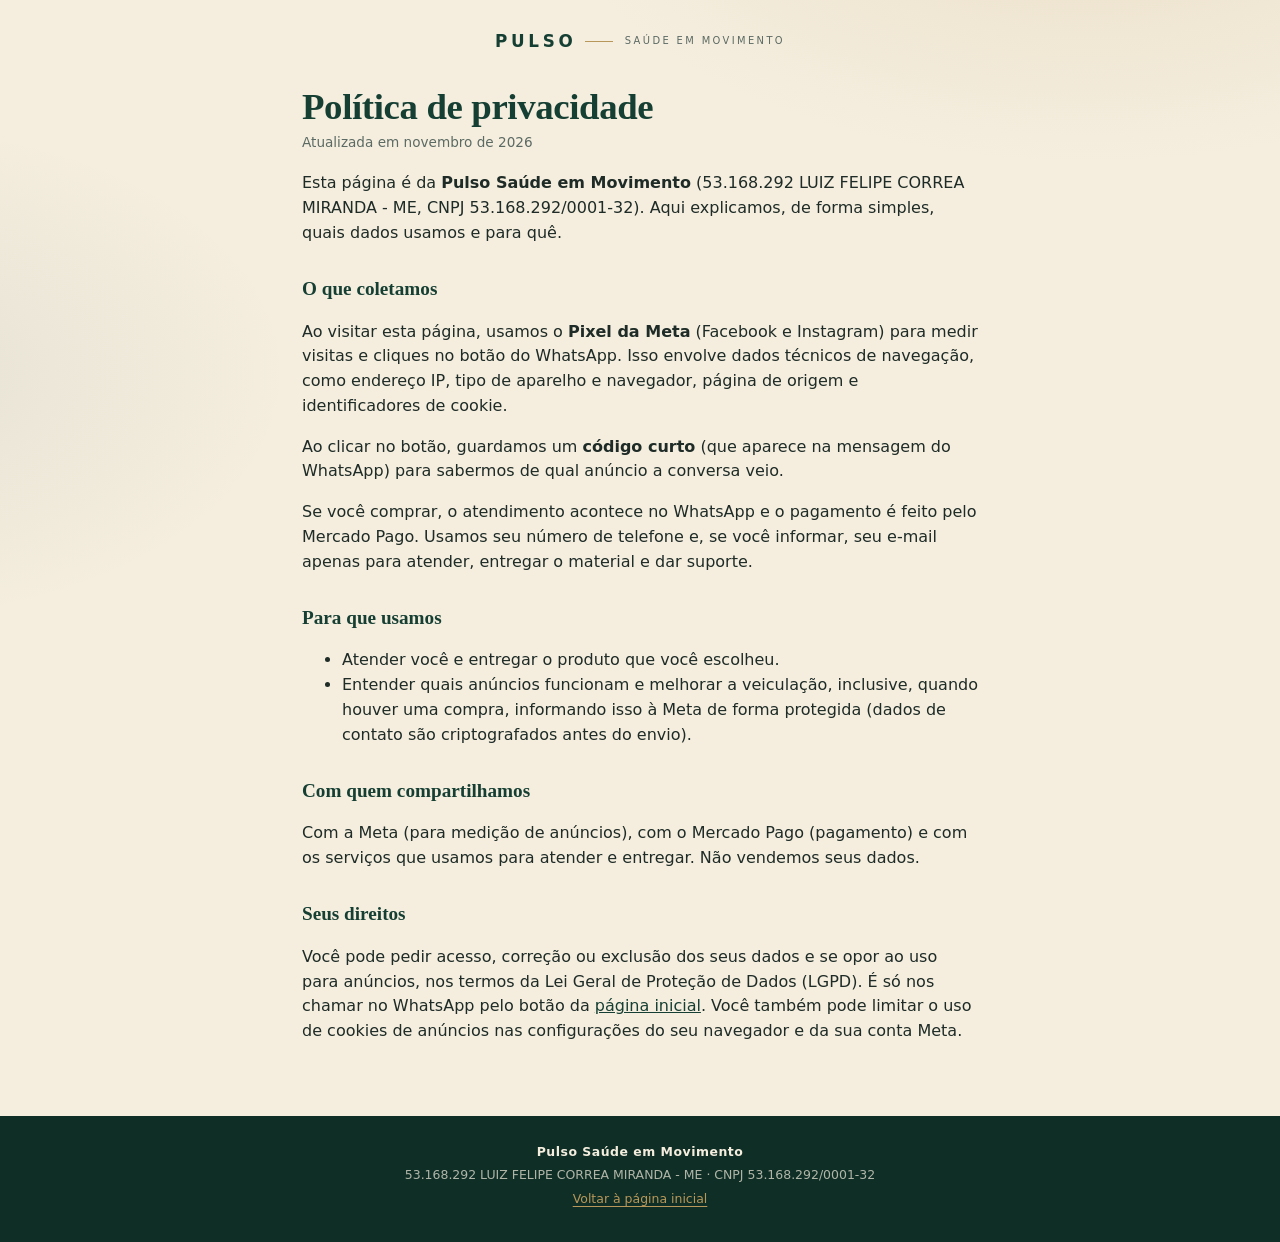
==== privacidade.html @ 485d1767 "PV de boas-vindas da Pulso: pixel, botão do WhatsApp com código de referência e Quem somos Página es" ====
<!doctype html>
<html lang="pt-BR">
<head>
<meta charset="utf-8">
<meta name="viewport" content="width=device-width, initial-scale=1">
<title>Política de privacidade | Pulso Saúde em Movimento</title>
<meta name="robots" content="noindex">
<link rel="icon" href="/favicon.svg" type="image/svg+xml">
<link rel="stylesheet" href="/styles.css">
<style>
  .doc { max-width: 720px; margin: 0 auto; padding: 28px 22px 56px; }
  .doc h1 { font-size: clamp(1.7rem, 6vw, 2.3rem); margin-bottom: 6px; }
  .doc h2 { font-family: var(--serif); color: var(--verde); font-size: 1.2rem; margin: 28px 0 6px; }
  .doc p, .doc li { color: var(--tinta); }
  .doc .data { color: var(--suave); font-size: .85rem; margin: 0 0 18px; }
  .doc a { color: var(--verde); }
</style>
</head>
<body>
<header class="topo">
  <a class="marca" href="/" aria-label="Pulso, Saúde em Movimento">
    <span class="marca__nome">PULSO</span><span class="marca__linha" aria-hidden="true"></span><span class="marca__sub">Saúde em Movimento</span>
  </a>
</header>

<main class="doc">
  <h1>Política de privacidade</h1>
  <p class="data">Atualizada em novembro de 2026</p>

  <p>Esta página é da <strong>Pulso Saúde em Movimento</strong> (53.168.292 LUIZ FELIPE CORREA MIRANDA - ME, CNPJ 53.168.292/0001-32). Aqui explicamos, de forma simples, quais dados usamos e para quê.</p>

  <h2>O que coletamos</h2>
  <p>Ao visitar esta página, usamos o <strong>Pixel da Meta</strong> (Facebook e Instagram) para medir visitas e cliques no botão do WhatsApp. Isso envolve dados técnicos de navegação, como endereço IP, tipo de aparelho e navegador, página de origem e identificadores de cookie.</p>
  <p>Ao clicar no botão, guardamos um <strong>código curto</strong> (que aparece na mensagem do WhatsApp) para sabermos de qual anúncio a conversa veio.</p>
  <p>Se você comprar, o atendimento acontece no WhatsApp e o pagamento é feito pelo Mercado Pago. Usamos seu número de telefone e, se você informar, seu e-mail apenas para atender, entregar o material e dar suporte.</p>

  <h2>Para que usamos</h2>
  <ul>
    <li>Atender você e entregar o produto que você escolheu.</li>
    <li>Entender quais anúncios funcionam e melhorar a veiculação, inclusive, quando houver uma compra, informando isso à Meta de forma protegida (dados de contato são criptografados antes do envio).</li>
  </ul>

  <h2>Com quem compartilhamos</h2>
  <p>Com a Meta (para medição de anúncios), com o Mercado Pago (pagamento) e com os serviços que usamos para atender e entregar. Não vendemos seus dados.</p>

  <h2>Seus direitos</h2>
  <p>Você pode pedir acesso, correção ou exclusão dos seus dados e se opor ao uso para anúncios, nos termos da Lei Geral de Proteção de Dados (LGPD). É só nos chamar no WhatsApp pelo botão da <a href="/">página inicial</a>. Você também pode limitar o uso de cookies de anúncios nas configurações do seu navegador e da sua conta Meta.</p>
</main>

<footer class="rodape">
  <p><strong>Pulso Saúde em Movimento</strong></p>
  <p>53.168.292 LUIZ FELIPE CORREA MIRANDA - ME · CNPJ 53.168.292/0001-32</p>
  <p><a href="/">Voltar à página inicial</a></p>
</footer>
</body>
</html>
---- styles.css ----
/* Pulso · Saúde em Movimento — página de boas-vindas */

@font-face {
  font-family: "Playfair Display";
  src: url("/fonts/playfair-display-latin-wght-normal.woff2") format("woff2");
  font-weight: 400 900; font-style: normal; font-display: swap;
}
@font-face {
  font-family: "Playfair Display";
  src: url("/fonts/playfair-display-latin-wght-italic.woff2") format("woff2");
  font-weight: 400 900; font-style: italic; font-display: swap;
}
@font-face {
  font-family: "Inter";
  src: url("/fonts/inter-latin-wght-normal.woff2") format("woff2");
  font-weight: 100 900; font-style: normal; font-display: swap;
}

:root {
  --creme: #f5eedf;
  --creme-2: #ece2cc;
  --verde: #163f33;
  --verde-2: #0f2f26;
  --ouro: #b8975a;
  --ouro-texto: #8f6f35;
  --tinta: #1e2b26;
  --suave: #5b6a63;
  --serif: "Playfair Display", "Iowan Old Style", Georgia, serif;
  --sans: "Inter", system-ui, -apple-system, "Segoe UI", Roboto, sans-serif;
}

*, *::before, *::after { box-sizing: border-box; }
html { -webkit-text-size-adjust: 100%; scroll-behavior: smooth; }
body {
  margin: 0;
  font-family: var(--sans);
  color: var(--tinta);
  background:
    radial-gradient(900px 480px at 85% -10%, rgba(184,151,90,.18), transparent 60%),
    radial-gradient(700px 420px at -10% 30%, rgba(22,63,51,.07), transparent 60%),
    var(--creme);
  line-height: 1.55;
  -webkit-font-smoothing: antialiased;
}
img { max-width: 100%; height: auto; display: block; }
a { color: inherit; }

/* ---------- topo ---------- */
.topo {
  padding: max(18px, env(safe-area-inset-top)) 20px 6px;
  display: flex; justify-content: center;
}
.marca { display: inline-flex; align-items: center; gap: 12px; text-decoration: none; color: var(--verde); }
.marca__nome { font-weight: 800; letter-spacing: .22em; font-size: 1.05rem; margin-right: -.22em; }
.marca__linha { width: 28px; height: 1px; background: var(--ouro); }
.marca__sub { font-size: .62rem; letter-spacing: .24em; text-transform: uppercase; color: var(--suave); font-weight: 500; }

/* ---------- primeira dobra ---------- */
.hero {
  max-width: 1040px; margin: 0 auto;
  padding: 18px 22px 40px;
  display: flex; flex-direction: column; align-items: center; text-align: center;
}
.eyebrow {
  margin: 0 0 10px;
  font-size: .72rem; letter-spacing: .26em; text-transform: uppercase;
  color: var(--ouro-texto); font-weight: 600;
}
.eyebrow::before, .eyebrow::after {
  content: ""; display: inline-block; vertical-align: middle;
  width: 22px; height: 1px; background: var(--ouro); margin: 0 10px 2px;
}
h1 {
  margin: 0;
  font-family: var(--serif); font-weight: 700;
  font-size: clamp(2.05rem, 9vw, 3.5rem); line-height: 1.04; letter-spacing: -.01em;
  color: var(--verde);
}
h1 { text-wrap: balance; }
h1 em { font-style: italic; font-weight: 600; color: var(--ouro-texto); }
.sub {
  margin: 14px auto 0; max-width: 30ch;
  font-size: 1.02rem; color: var(--suave);
}
.sub strong { color: var(--tinta); font-weight: 600; }

.capa { margin: 22px 0 6px; position: relative; width: min(52vw, 210px); transform: rotate(-2deg); }
.capa::before {
  content: ""; position: absolute; inset: 10px -10px -10px 10px;
  border: 1px solid var(--ouro); border-radius: 10px; opacity: .7;
}
.capa img {
  position: relative; border-radius: 8px; width: 100%;
  box-shadow: 0 22px 40px -14px rgba(22,63,51,.45), 0 6px 14px rgba(22,63,51,.18);
}

.cta { width: 100%; max-width: 420px; margin-top: 26px; }
.preco { margin: 0 0 14px; font-size: .95rem; color: var(--suave); }
.preco strong { color: var(--verde); font-weight: 700; font-size: 1.05rem; }
.btn {
  display: flex; align-items: center; justify-content: center; gap: 10px;
  width: 100%; min-height: 58px; padding: 14px 22px;
  background: linear-gradient(180deg, #1c5443, var(--verde));
  color: var(--creme); text-decoration: none;
  font-weight: 650; font-size: 1.06rem; letter-spacing: .005em;
  border-radius: 16px; border: 1px solid rgba(184,151,90,.65);
  box-shadow: 0 14px 26px -10px rgba(22,63,51,.55), inset 0 1px 0 rgba(255,255,255,.12);
  transition: transform .15s ease, box-shadow .15s ease;
  -webkit-tap-highlight-color: transparent;
  animation: pulso 2.8s ease-out 1.2s infinite;
}
.btn:hover { transform: translateY(-1px); box-shadow: 0 18px 30px -10px rgba(22,63,51,.6), inset 0 1px 0 rgba(255,255,255,.12); }
.btn:active { transform: translateY(1px); }
.btn:focus-visible { outline: 3px solid var(--ouro); outline-offset: 3px; }
.btn svg { flex: none; }
.mini { margin: 12px 0 0; font-size: .8rem; color: var(--suave); }

@keyframes pulso {
  0%   { box-shadow: 0 14px 26px -10px rgba(22,63,51,.55), 0 0 0 0 rgba(22,63,51,.35); }
  70%  { box-shadow: 0 14px 26px -10px rgba(22,63,51,.55), 0 0 0 14px rgba(22,63,51,0); }
  100% { box-shadow: 0 14px 26px -10px rgba(22,63,51,.55), 0 0 0 0 rgba(22,63,51,0); }
}

/* ---------- quem somos ---------- */
.quem {
  background: var(--verde);
  color: var(--creme);
  position: relative;
}
.quem::before {
  content: ""; position: absolute; left: 0; right: 0; top: 0; height: 1px;
  background: linear-gradient(90deg, transparent, var(--ouro), transparent);
}
.quem__miolo { max-width: 640px; margin: 0 auto; padding: 44px 24px 48px; text-align: center; }
.quem__eyebrow {
  margin: 0 0 22px;
  font-family: var(--serif); font-size: 1.7rem; font-weight: 700; letter-spacing: .005em;
}
.pessoas { display: flex; justify-content: center; gap: 18px; margin-bottom: 26px; }
.pessoa { margin: 0; width: min(42vw, 170px); }
.pessoa img {
  width: 100%; aspect-ratio: 4 / 5; object-fit: cover;
  border-radius: 999px 999px 14px 14px;
  border: 2px solid var(--ouro);
  background: var(--creme-2);
}
.pessoa figcaption { margin-top: 12px; display: flex; flex-direction: column; gap: 2px; }
.pessoa strong { font-family: var(--serif); font-size: 1.08rem; font-weight: 600; }
.pessoa span { font-size: .6rem; letter-spacing: .13em; white-space: nowrap; text-transform: uppercase; color: var(--ouro); font-weight: 600; }
.quem__texto { margin: 0 auto; max-width: 46ch; font-size: 1rem; color: rgba(245,238,223,.92); }
.quem__texto strong { color: #fff; font-weight: 600; }
blockquote {
  margin: 24px auto 0; max-width: 34ch; padding-top: 22px; position: relative;
  font-family: var(--serif); font-style: italic; font-size: 1.15rem; line-height: 1.4; color: var(--ouro);
}
blockquote::before {
  content: ""; position: absolute; top: 0; left: 50%; width: 36px; height: 1px; transform: translateX(-50%); background: var(--ouro);
}

/* ---------- rodapé ---------- */
.rodape { background: var(--verde-2); color: rgba(245,238,223,.7); text-align: center; padding: 26px 20px max(30px, env(safe-area-inset-bottom)); font-size: .78rem; }
.rodape p { margin: 0 0 4px; }
.rodape strong { color: var(--creme); font-weight: 600; letter-spacing: .04em; }
.rodape a { color: var(--ouro); text-underline-offset: 3px; }

/* celulares baixos: garante o botão na primeira dobra */
@media (max-height: 760px) and (max-width: 819px) {
  .capa { width: min(44vw, 168px); margin-top: 16px; }
  .cta { margin-top: 20px; }
  .sub { font-size: .98rem; }
}

/* ---------- telas maiores ---------- */
@media (min-width: 820px) {
  .topo { padding-top: 28px; }
  .hero {
    display: grid; grid-template-columns: 1.1fr .9fr; grid-template-areas: "texto capa" "cta capa";
    column-gap: 56px; align-items: center; text-align: left; padding: 48px 32px 72px;
  }
  .hero__texto { grid-area: texto; align-self: end; }
  .capa { grid-area: capa; justify-self: center; width: min(100%, 300px); margin: 0; }
  .cta { grid-area: cta; align-self: start; max-width: 440px; margin-top: 30px; }
  .sub { margin-left: 0; max-width: 34ch; font-size: 1.12rem; }
  .eyebrow::before { display: none; }
  .quem__miolo { padding: 64px 24px 68px; }
  .pessoa { width: 190px; }
}

@media (prefers-reduced-motion: reduce) {
  html { scroll-behavior: auto; }
  .btn { animation: none; transition: none; }
}
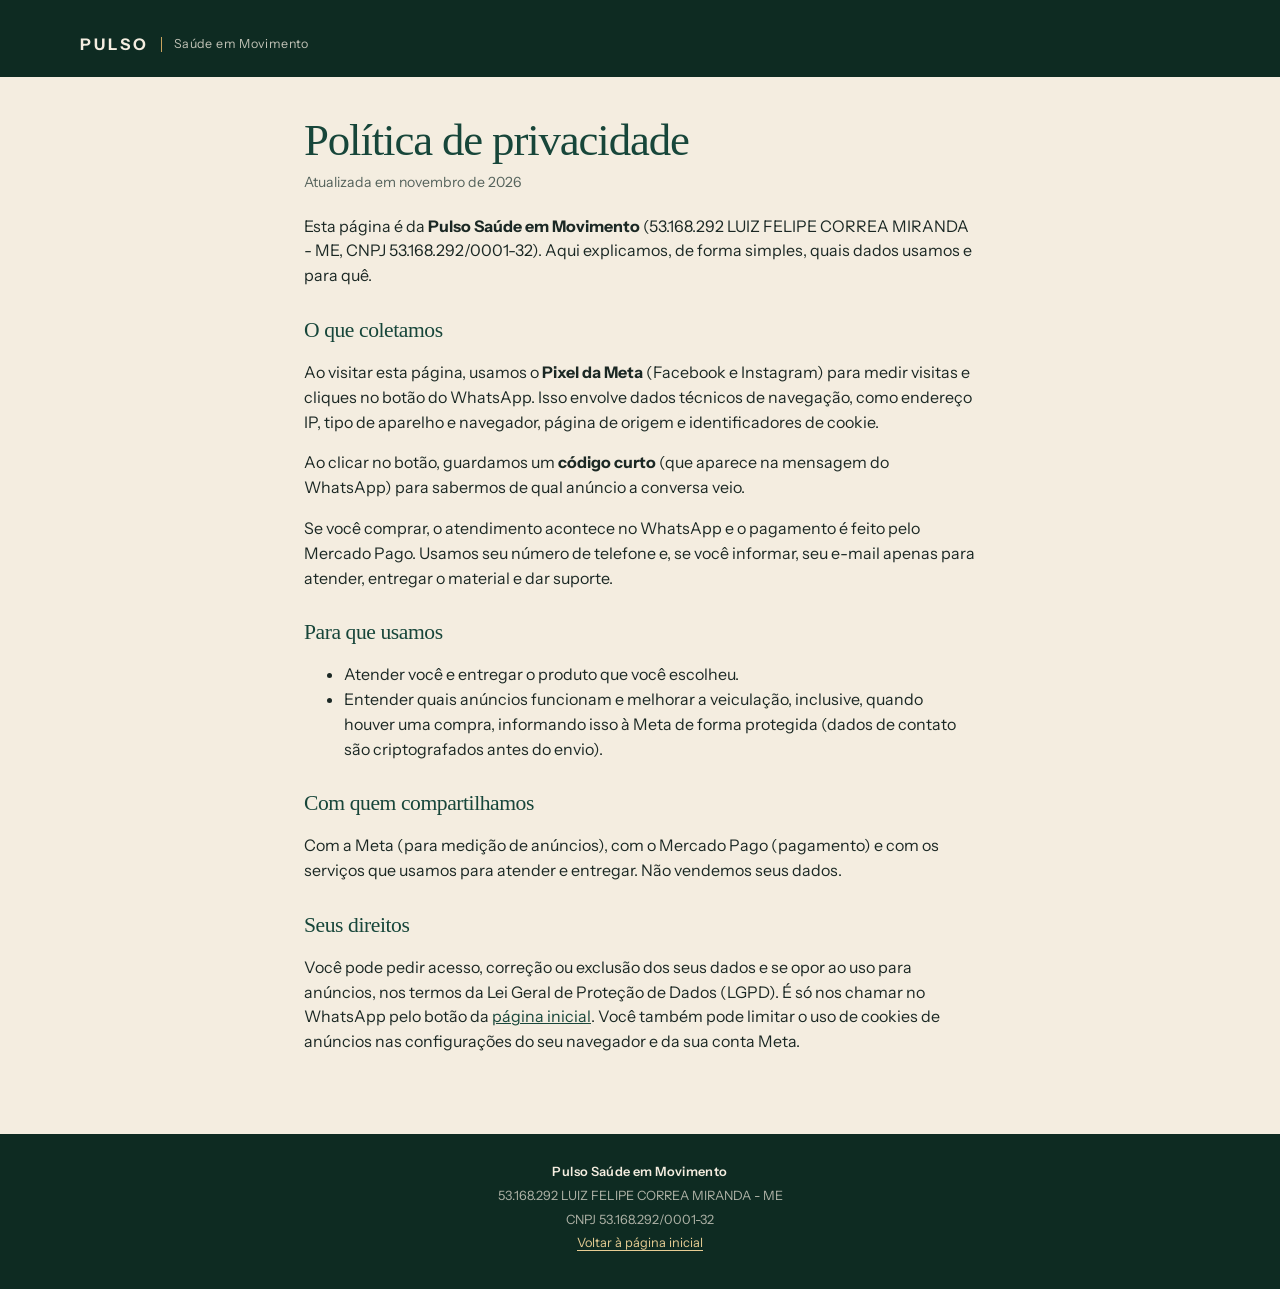
==== commit 7c7f0d21: "PV: nova direção visual editorial (foto em destaque, Bodoni Moda, duotone verde e creme) Hero com re" ====
--- a/privacidade.html
+++ b/privacidade.html
@@ -7,19 +7,12 @@
 <meta name="robots" content="noindex">
 <link rel="icon" href="/favicon.svg" type="image/svg+xml">
 <link rel="stylesheet" href="/styles.css">
-<style>
-  .doc { max-width: 720px; margin: 0 auto; padding: 28px 22px 56px; }
-  .doc h1 { font-size: clamp(1.7rem, 6vw, 2.3rem); margin-bottom: 6px; }
-  .doc h2 { font-family: var(--serif); color: var(--verde); font-size: 1.2rem; margin: 28px 0 6px; }
-  .doc p, .doc li { color: var(--tinta); }
-  .doc .data { color: var(--suave); font-size: .85rem; margin: 0 0 18px; }
-  .doc a { color: var(--verde); }
-</style>
+
 </head>
 <body>
-<header class="topo">
+<header class="topo topo--solido">
   <a class="marca" href="/" aria-label="Pulso, Saúde em Movimento">
-    <span class="marca__nome">PULSO</span><span class="marca__linha" aria-hidden="true"></span><span class="marca__sub">Saúde em Movimento</span>
+    <span class="marca__nome">PULSO</span><span class="marca__sub">Saúde em Movimento</span>
   </a>
 </header>
 
@@ -49,7 +42,8 @@
 
 <footer class="rodape">
   <p><strong>Pulso Saúde em Movimento</strong></p>
-  <p>53.168.292 LUIZ FELIPE CORREA MIRANDA - ME · CNPJ 53.168.292/0001-32</p>
+  <p>53.168.292 LUIZ FELIPE CORREA MIRANDA - ME</p>
+  <p>CNPJ 53.168.292/0001-32</p>
   <p><a href="/">Voltar à página inicial</a></p>
 </footer>
 </body>
--- a/styles.css
+++ b/styles.css
@@ -1,192 +1,164 @@
-/* Pulso · Saúde em Movimento — página de boas-vindas */
+/* Pulso · Saúde em Movimento — página de boas-vindas
+   Direção: editorial, conduzida pela fotografia. Verde-floresta profundo, creme e ouro (as cores dos cards da marca),
+   títulos em Bodoni Moda (didone de alto contraste, como nos cards) e texto em Instrument Sans. */
 
 @font-face {
-  font-family: "Playfair Display";
-  src: url("/fonts/playfair-display-latin-wght-normal.woff2") format("woff2");
+  font-family: "Bodoni Moda";
+  src: url("/fonts/bodoni-moda-latin-opsz-normal.woff2") format("woff2");
   font-weight: 400 900; font-style: normal; font-display: swap;
 }
 @font-face {
-  font-family: "Playfair Display";
-  src: url("/fonts/playfair-display-latin-wght-italic.woff2") format("woff2");
-  font-weight: 400 900; font-style: italic; font-display: swap;
-}
-@font-face {
-  font-family: "Inter";
-  src: url("/fonts/inter-latin-wght-normal.woff2") format("woff2");
-  font-weight: 100 900; font-style: normal; font-display: swap;
+  font-family: "Instrument Sans";
+  src: url("/fonts/instrument-sans-latin-wght-normal.woff2") format("woff2");
+  font-weight: 400 700; font-style: normal; font-display: swap;
 }
 
 :root {
-  --creme: #f5eedf;
-  --creme-2: #ece2cc;
-  --verde: #163f33;
-  --verde-2: #0f2f26;
-  --ouro: #b8975a;
-  --ouro-texto: #8f6f35;
-  --tinta: #1e2b26;
-  --suave: #5b6a63;
-  --serif: "Playfair Display", "Iowan Old Style", Georgia, serif;
-  --sans: "Inter", system-ui, -apple-system, "Segoe UI", Roboto, sans-serif;
+  --noite: #0e2b22;
+  --verde: #17463a;
+  --creme: #f4ede0;
+  --creme-2: #e9dfca;
+  --ouro: #c9a45e;
+  --ouro-claro: #e6cc93;
+  --tinta: #1b2824;
+  --suave: #55635c;
+  --serif: "Bodoni Moda", "Didot", "Bodoni 72", Georgia, serif;
+  --sans: "Instrument Sans", system-ui, -apple-system, "Segoe UI", Roboto, sans-serif;
+  --altura-foto: min(135vw, 600px);
 }
 
 *, *::before, *::after { box-sizing: border-box; }
-html { -webkit-text-size-adjust: 100%; scroll-behavior: smooth; }
-body {
-  margin: 0;
-  font-family: var(--sans);
-  color: var(--tinta);
-  background:
-    radial-gradient(900px 480px at 85% -10%, rgba(184,151,90,.18), transparent 60%),
-    radial-gradient(700px 420px at -10% 30%, rgba(22,63,51,.07), transparent 60%),
-    var(--creme);
-  line-height: 1.55;
-  -webkit-font-smoothing: antialiased;
-}
+html { -webkit-text-size-adjust: 100%; background: var(--noite); }
+body { margin: 0; font-family: var(--sans); color: var(--tinta); background: var(--creme); line-height: 1.55; -webkit-font-smoothing: antialiased; }
 img { max-width: 100%; height: auto; display: block; }
 a { color: inherit; }
 
-/* ---------- topo ---------- */
-.topo {
-  padding: max(18px, env(safe-area-inset-top)) 20px 6px;
-  display: flex; justify-content: center;
-}
-.marca { display: inline-flex; align-items: center; gap: 12px; text-decoration: none; color: var(--verde); }
-.marca__nome { font-weight: 800; letter-spacing: .22em; font-size: 1.05rem; margin-right: -.22em; }
-.marca__linha { width: 28px; height: 1px; background: var(--ouro); }
-.marca__sub { font-size: .62rem; letter-spacing: .24em; text-transform: uppercase; color: var(--suave); font-weight: 500; }
+/* ---------- marca ---------- */
+.topo { position: absolute; z-index: 3; top: 0; left: 0; right: 0; padding: max(20px, env(safe-area-inset-top)) 24px 0; }
+.marca { display: inline-flex; align-items: center; text-decoration: none; color: var(--creme); }
+.marca__nome { font-weight: 700; letter-spacing: .2em; font-size: 1rem; }
+.marca__sub { margin-left: 12px; padding-left: 12px; border-left: 1px solid var(--ouro); font-size: .78rem; letter-spacing: .03em; color: rgba(244,237,224,.78); line-height: 1.2; }
 
 /* ---------- primeira dobra ---------- */
-.hero {
-  max-width: 1040px; margin: 0 auto;
-  padding: 18px 22px 40px;
-  display: flex; flex-direction: column; align-items: center; text-align: center;
+.hero { position: relative; isolation: isolate; overflow: hidden; background: var(--noite); color: var(--creme); }
+.hero__midia { position: absolute; z-index: -1; top: 0; left: 0; width: 100%; height: var(--altura-foto); overflow: hidden; }
+.hero__foto {
+  position: absolute; inset: 0; width: 100%; height: 100%;
+  object-fit: cover; object-position: 50% 6%;
+  animation: foto 1.8s cubic-bezier(.2,.7,.2,1) both;
 }
-.eyebrow {
-  margin: 0 0 10px;
-  font-size: .72rem; letter-spacing: .26em; text-transform: uppercase;
-  color: var(--ouro-texto); font-weight: 600;
+.hero__veu {
+  position: absolute; inset: 0;
+  background: linear-gradient(180deg, rgba(6,24,15,.6) 0, rgba(6,24,15,0) 18%, rgba(14,43,34,0) 32%, rgba(14,43,34,.9) 56%, var(--noite) 74%);
 }
-.eyebrow::before, .eyebrow::after {
-  content: ""; display: inline-block; vertical-align: middle;
-  width: 22px; height: 1px; background: var(--ouro); margin: 0 10px 2px;
+.hero__conteudo { padding: calc(var(--altura-foto) * .56) 24px 44px; }
+
+h1 {
+  margin: 0; font-family: var(--serif); font-weight: 500;
+  font-size: clamp(2.75rem, 12.8vw, 5.6rem); line-height: .96; letter-spacing: -.025em;
+  text-wrap: balance;
 }
-h1 {
-  margin: 0;
-  font-family: var(--serif); font-weight: 700;
-  font-size: clamp(2.05rem, 9vw, 3.5rem); line-height: 1.04; letter-spacing: -.01em;
-  color: var(--verde);
-}
-h1 { text-wrap: balance; }
-h1 em { font-style: italic; font-weight: 600; color: var(--ouro-texto); }
-.sub {
-  margin: 14px auto 0; max-width: 30ch;
-  font-size: 1.02rem; color: var(--suave);
-}
-.sub strong { color: var(--tinta); font-weight: 600; }
-
-.capa { margin: 22px 0 6px; position: relative; width: min(52vw, 210px); transform: rotate(-2deg); }
-.capa::before {
-  content: ""; position: absolute; inset: 10px -10px -10px 10px;
-  border: 1px solid var(--ouro); border-radius: 10px; opacity: .7;
-}
-.capa img {
-  position: relative; border-radius: 8px; width: 100%;
-  box-shadow: 0 22px 40px -14px rgba(22,63,51,.45), 0 6px 14px rgba(22,63,51,.18);
+h1 span { display: block; animation: entra .9s cubic-bezier(.2,.7,.2,1) both; }
+h1 span:nth-child(2) { animation-delay: .12s; }
+.lead {
+  margin: 14px 0 0; font-family: var(--serif); font-weight: 400;
+  font-size: clamp(1.3rem, 5.6vw, 1.7rem); line-height: 1.2; letter-spacing: -.005em; color: var(--ouro-claro);
+  animation: entra .9s .26s cubic-bezier(.2,.7,.2,1) both;
 }
 
-.cta { width: 100%; max-width: 420px; margin-top: 26px; }
-.preco { margin: 0 0 14px; font-size: .95rem; color: var(--suave); }
-.preco strong { color: var(--verde); font-weight: 700; font-size: 1.05rem; }
-.btn {
-  display: flex; align-items: center; justify-content: center; gap: 10px;
-  width: 100%; min-height: 58px; padding: 14px 22px;
-  background: linear-gradient(180deg, #1c5443, var(--verde));
-  color: var(--creme); text-decoration: none;
-  font-weight: 650; font-size: 1.06rem; letter-spacing: .005em;
-  border-radius: 16px; border: 1px solid rgba(184,151,90,.65);
-  box-shadow: 0 14px 26px -10px rgba(22,63,51,.55), inset 0 1px 0 rgba(255,255,255,.12);
-  transition: transform .15s ease, box-shadow .15s ease;
-  -webkit-tap-highlight-color: transparent;
-  animation: pulso 2.8s ease-out 1.2s infinite;
+.guia {
+  display: grid; grid-template-columns: 1fr 108px; gap: 20px; align-items: center; margin-top: 24px;
+  animation: entra .9s .4s cubic-bezier(.2,.7,.2,1) both;
 }
-.btn:hover { transform: translateY(-1px); box-shadow: 0 18px 30px -10px rgba(22,63,51,.6), inset 0 1px 0 rgba(255,255,255,.12); }
-.btn:active { transform: translateY(1px); }
-.btn:focus-visible { outline: 3px solid var(--ouro); outline-offset: 3px; }
-.btn svg { flex: none; }
-.mini { margin: 12px 0 0; font-size: .8rem; color: var(--suave); }
-
-@keyframes pulso {
-  0%   { box-shadow: 0 14px 26px -10px rgba(22,63,51,.55), 0 0 0 0 rgba(22,63,51,.35); }
-  70%  { box-shadow: 0 14px 26px -10px rgba(22,63,51,.55), 0 0 0 14px rgba(22,63,51,0); }
-  100% { box-shadow: 0 14px 26px -10px rgba(22,63,51,.55), 0 0 0 0 rgba(22,63,51,0); }
+.guia__texto { margin: 0; font-size: .98rem; line-height: 1.5; color: rgba(244,237,224,.88); max-width: 34ch; }
+.guia__texto strong { color: #fff; font-weight: 600; }
+.guia__capa {
+  width: 108px; border-radius: 4px; transform: rotate(3deg);
+  box-shadow: 0 18px 30px -10px rgba(0,0,0,.7), 0 0 0 1px rgba(230,204,147,.35);
 }
 
+.cta { margin-top: 28px; max-width: 440px; animation: entra .9s .55s cubic-bezier(.2,.7,.2,1) both; }
+.btn {
+  display: flex; align-items: center; justify-content: center; gap: 10px; width: 100%; min-height: 60px; padding: 14px 22px;
+  background: linear-gradient(180deg, #e6c986, var(--ouro)); color: var(--noite); text-decoration: none;
+  font-weight: 650; font-size: 1.08rem; letter-spacing: .005em; border-radius: 12px;
+  box-shadow: 0 14px 30px -10px rgba(201,164,94,.55), inset 0 1px 0 rgba(255,255,255,.45);
+  transition: transform .15s ease, box-shadow .15s ease; -webkit-tap-highlight-color: transparent;
+}
+.btn:hover { transform: translateY(-1px); box-shadow: 0 18px 34px -10px rgba(201,164,94,.65), inset 0 1px 0 rgba(255,255,255,.45); }
+.btn:active { transform: translateY(1px); }
+.btn:focus-visible { outline: 3px solid var(--creme); outline-offset: 3px; }
+.btn svg { flex: none; }
+.preco { margin: 14px 0 0; font-size: .9rem; color: rgba(244,237,224,.78); }
+.preco strong { color: #fff; font-weight: 650; }
+
+@keyframes entra { from { opacity: 0; transform: translateY(16px); } to { opacity: 1; transform: none; } }
+@keyframes foto { from { transform: scale(1.06); } to { transform: none; } }
+
 /* ---------- quem somos ---------- */
-.quem {
-  background: var(--verde);
-  color: var(--creme);
-  position: relative;
-}
-.quem::before {
-  content: ""; position: absolute; left: 0; right: 0; top: 0; height: 1px;
-  background: linear-gradient(90deg, transparent, var(--ouro), transparent);
-}
-.quem__miolo { max-width: 640px; margin: 0 auto; padding: 44px 24px 48px; text-align: center; }
-.quem__eyebrow {
-  margin: 0 0 22px;
-  font-family: var(--serif); font-size: 1.7rem; font-weight: 700; letter-spacing: .005em;
-}
-.pessoas { display: flex; justify-content: center; gap: 18px; margin-bottom: 26px; }
-.pessoa { margin: 0; width: min(42vw, 170px); }
-.pessoa img {
-  width: 100%; aspect-ratio: 4 / 5; object-fit: cover;
-  border-radius: 999px 999px 14px 14px;
-  border: 2px solid var(--ouro);
-  background: var(--creme-2);
-}
-.pessoa figcaption { margin-top: 12px; display: flex; flex-direction: column; gap: 2px; }
-.pessoa strong { font-family: var(--serif); font-size: 1.08rem; font-weight: 600; }
-.pessoa span { font-size: .6rem; letter-spacing: .13em; white-space: nowrap; text-transform: uppercase; color: var(--ouro); font-weight: 600; }
-.quem__texto { margin: 0 auto; max-width: 46ch; font-size: 1rem; color: rgba(245,238,223,.92); }
-.quem__texto strong { color: #fff; font-weight: 600; }
-blockquote {
-  margin: 24px auto 0; max-width: 34ch; padding-top: 22px; position: relative;
-  font-family: var(--serif); font-style: italic; font-size: 1.15rem; line-height: 1.4; color: var(--ouro);
-}
-blockquote::before {
-  content: ""; position: absolute; top: 0; left: 50%; width: 36px; height: 1px; transform: translateX(-50%); background: var(--ouro);
-}
+.quem { background: var(--creme); }
+.quem__miolo { max-width: 1120px; margin: 0 auto; padding: 60px 24px 68px; }
+h2 { margin: 0 0 28px; font-family: var(--serif); font-weight: 500; font-size: clamp(2rem, 8vw, 2.8rem); line-height: 1; letter-spacing: -.02em; color: var(--verde); }
+.pessoas { display: grid; grid-template-columns: 1fr 1fr; gap: 14px; margin-bottom: 40px; }
+.pessoa { margin: 0; }
+.pessoa--b { margin-top: 30px; }
+.pessoa img { width: 100%; aspect-ratio: 4 / 5; object-fit: cover; border-radius: 3px; background: var(--creme-2); box-shadow: 0 20px 36px -22px rgba(14,43,34,.6); }
+.pessoa figcaption { margin-top: 12px; display: flex; flex-direction: column; gap: 1px; }
+.pessoa strong { font-family: var(--serif); font-weight: 600; font-size: 1.12rem; line-height: 1.2; color: var(--verde); }
+.pessoa span { font-size: .86rem; color: var(--suave); }
+.frase { margin: 0 0 22px; max-width: 20em; font-family: var(--serif); font-weight: 500; font-size: clamp(1.5rem, 6.2vw, 2.1rem); line-height: 1.2; letter-spacing: -.01em; color: var(--verde); }
+.quem__texto p:not(.frase) { margin: 0; max-width: 50ch; font-size: 1.02rem; line-height: 1.65; color: var(--tinta); }
+.quem__texto strong { font-weight: 650; }
 
 /* ---------- rodapé ---------- */
-.rodape { background: var(--verde-2); color: rgba(245,238,223,.7); text-align: center; padding: 26px 20px max(30px, env(safe-area-inset-bottom)); font-size: .78rem; }
+.rodape { background: var(--noite); color: rgba(244,237,224,.7); text-align: center; padding: 28px 20px max(32px, env(safe-area-inset-bottom)); font-size: .8rem; }
 .rodape p { margin: 0 0 4px; }
-.rodape strong { color: var(--creme); font-weight: 600; letter-spacing: .04em; }
-.rodape a { color: var(--ouro); text-underline-offset: 3px; }
+.rodape strong { color: var(--creme); font-weight: 600; letter-spacing: .03em; }
+.rodape a { color: var(--ouro-claro); text-underline-offset: 3px; }
 
-/* celulares baixos: garante o botão na primeira dobra */
-@media (max-height: 760px) and (max-width: 819px) {
-  .capa { width: min(44vw, 168px); margin-top: 16px; }
-  .cta { margin-top: 20px; }
-  .sub { font-size: .98rem; }
+/* ---------- celulares baixos: mantém o botão na primeira dobra ---------- */
+@media (max-height: 760px) and (max-width: 899px) {
+  .hero__conteudo { padding-top: calc(var(--altura-foto) * .46); }
+  .guia { margin-top: 18px; grid-template-columns: 1fr 92px; }
+  .guia__capa { width: 92px; }
+  .cta { margin-top: 22px; }
 }
 
 /* ---------- telas maiores ---------- */
-@media (min-width: 820px) {
-  .topo { padding-top: 28px; }
-  .hero {
-    display: grid; grid-template-columns: 1.1fr .9fr; grid-template-areas: "texto capa" "cta capa";
-    column-gap: 56px; align-items: center; text-align: left; padding: 48px 32px 72px;
-  }
-  .hero__texto { grid-area: texto; align-self: end; }
-  .capa { grid-area: capa; justify-self: center; width: min(100%, 300px); margin: 0; }
-  .cta { grid-area: cta; align-self: start; max-width: 440px; margin-top: 30px; }
-  .sub { margin-left: 0; max-width: 34ch; font-size: 1.12rem; }
-  .eyebrow::before { display: none; }
-  .quem__miolo { padding: 64px 24px 68px; }
-  .pessoa { width: 190px; }
+@media (min-width: 900px) {
+  :root { --altura-foto: 100%; }
+  .topo { padding: 32px max(40px, calc((100vw - 1120px) / 2)) 0; }
+  .hero { min-height: min(100vh, 860px); display: flex; align-items: center; }
+  .hero__midia { left: auto; right: 0; width: 58%; height: 100%; }
+  .hero__foto { object-position: 50% 18%; }
+  .hero__veu { background: linear-gradient(90deg, var(--noite) 0, var(--noite) 38%, rgba(14,43,34,.55) 56%, rgba(14,43,34,0) 78%), linear-gradient(180deg, rgba(6,24,15,.45) 0, rgba(6,24,15,0) 22%); }
+  .hero__conteudo { width: 100%; max-width: 1120px; margin: 0 auto; padding: 120px 40px 72px; }
+  h1, .lead, .guia, .cta { max-width: 560px; }
+  h1 { font-size: clamp(4rem, 6.6vw, 6.2rem); }
+  .lead { font-size: 1.9rem; }
+  .guia { grid-template-columns: 1fr 140px; margin-top: 32px; }
+  .guia__texto { font-size: 1.08rem; }
+  .guia__capa { width: 140px; }
+  .cta { margin-top: 36px; }
+
+  .quem__miolo { display: grid; grid-template-columns: 1fr 1fr; grid-template-areas: "titulo pessoas" "texto pessoas"; grid-template-rows: auto 1fr; column-gap: 88px; align-items: start; padding: 104px 40px 112px; }
+  h2 { grid-area: titulo; font-size: 3.4rem; margin-bottom: 36px; }
+  .quem__texto { grid-area: texto; }
+  .pessoas { grid-area: pessoas; gap: 22px; margin: 0; }
+  .pessoa--b { margin-top: 48px; }
+  .frase { font-size: 2.2rem; }
 }
 
 @media (prefers-reduced-motion: reduce) {
-  html { scroll-behavior: auto; }
-  .btn { animation: none; transition: none; }
+  .hero__foto, h1 span, .lead, .guia, .cta { animation: none; }
+  .btn { transition: none; }
 }
+
+/* ---------- política de privacidade ---------- */
+.topo--solido { position: static; background: var(--noite); padding-bottom: 20px; }
+.doc { max-width: 720px; margin: 0 auto; padding: 40px 24px 64px; }
+.doc h1 { font-size: clamp(2rem, 7vw, 2.8rem); color: var(--verde); margin-bottom: 8px; line-height: 1.05; }
+.doc h2 { font-size: 1.35rem; margin: 30px 0 8px; line-height: 1.2; }
+.doc p, .doc li { color: var(--tinta); }
+.doc .data { color: var(--suave); font-size: .88rem; margin: 0 0 20px; }
+.doc a { color: var(--verde); }
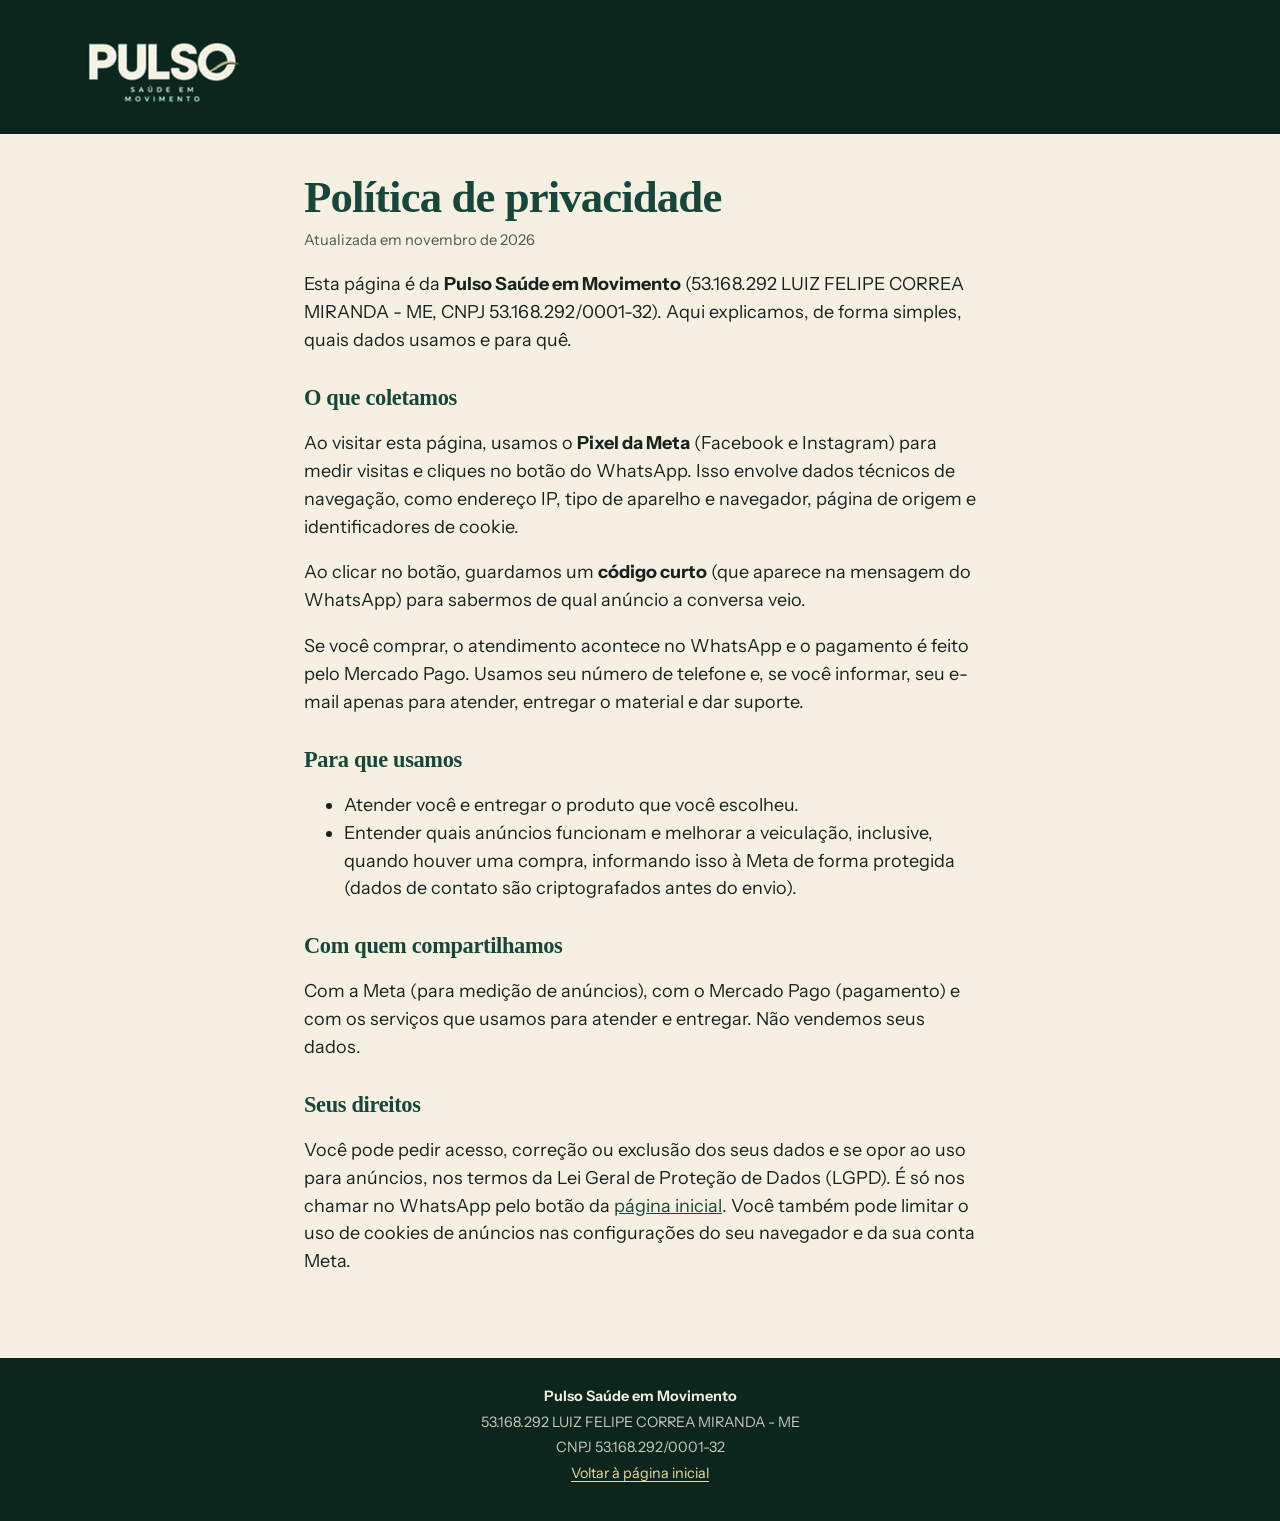
==== commit f4e1c2b4: "PV: logo da Pulso no topo e ícone da aba Co-Authored-By: Claude Sonnet 5.5 <noreply@anthropic.com> C" ====
--- a/privacidade.html
+++ b/privacidade.html
@@ -5,14 +5,15 @@
 <meta name="viewport" content="width=device-width, initial-scale=1">
 <title>Política de privacidade | Pulso Saúde em Movimento</title>
 <meta name="robots" content="noindex">
-<link rel="icon" href="/favicon.svg" type="image/svg+xml">
+<link rel="icon" href="/favicon.png" type="image/png" sizes="48x48">
+<link rel="apple-touch-icon" href="/img/icone-180.png">
 <link rel="stylesheet" href="/styles.css">
 
 </head>
 <body>
 <header class="topo topo--solido">
   <a class="marca" href="/" aria-label="Pulso, Saúde em Movimento">
-    <span class="marca__nome">PULSO</span><span class="marca__sub">Saúde em Movimento</span>
+    <img class="marca__logo" src="/img/logo.png" width="540" height="262" alt="Pulso, Saúde em Movimento">
   </a>
 </header>
 
--- a/styles.css
+++ b/styles.css
@@ -1,6 +1,6 @@
 /* Pulso · Saúde em Movimento — página de boas-vindas
-   Direção: editorial, conduzida pela fotografia. Verde-floresta profundo, creme e ouro (as cores dos cards da marca),
-   títulos em Bodoni Moda (didone de alto contraste, como nos cards) e texto em Instrument Sans. */
+   Direção: poucas coisas, grandes e fáceis de ler. Fundo verde profundo com a capa do guia como protagonista,
+   botão dourado de alto contraste e uma apresentação curta em creme. */
 
 @font-face {
   font-family: "Bodoni Moda";
@@ -14,151 +14,115 @@
 }
 
 :root {
-  --noite: #0e2b22;
+  --noite: #0c261e;
   --verde: #17463a;
-  --creme: #f4ede0;
+  --verde-vivo: #1f5c49;
+  --creme: #f6f0e3;
   --creme-2: #e9dfca;
-  --ouro: #c9a45e;
-  --ouro-claro: #e6cc93;
-  --tinta: #1b2824;
-  --suave: #55635c;
+  --ouro: #d4ae66;
+  --ouro-claro: #f0d9a0;
+  --tinta: #17231f;
   --serif: "Bodoni Moda", "Didot", "Bodoni 72", Georgia, serif;
   --sans: "Instrument Sans", system-ui, -apple-system, "Segoe UI", Roboto, sans-serif;
-  --altura-foto: min(135vw, 600px);
 }
 
 *, *::before, *::after { box-sizing: border-box; }
 html { -webkit-text-size-adjust: 100%; background: var(--noite); }
-body { margin: 0; font-family: var(--sans); color: var(--tinta); background: var(--creme); line-height: 1.55; -webkit-font-smoothing: antialiased; }
+body { margin: 0; font-family: var(--sans); font-size: 1.125rem; color: var(--tinta); background: var(--creme); line-height: 1.55; -webkit-font-smoothing: antialiased; }
 img { max-width: 100%; height: auto; display: block; }
 a { color: inherit; }
 
+/* Títulos: Bodoni com traço firme (contraste menor) para ler bem no celular */
+h1, h2, .lead { font-family: var(--serif); font-optical-sizing: none; font-variation-settings: "opsz" 14; }
+
 /* ---------- marca ---------- */
-.topo { position: absolute; z-index: 3; top: 0; left: 0; right: 0; padding: max(20px, env(safe-area-inset-top)) 24px 0; }
+.topo { padding: max(20px, env(safe-area-inset-top)) 24px 0; display: flex; justify-content: center; }
 .marca { display: inline-flex; align-items: center; text-decoration: none; color: var(--creme); }
-.marca__nome { font-weight: 700; letter-spacing: .2em; font-size: 1rem; }
-.marca__sub { margin-left: 12px; padding-left: 12px; border-left: 1px solid var(--ouro); font-size: .78rem; letter-spacing: .03em; color: rgba(244,237,224,.78); line-height: 1.2; }
+.marca__logo { display: block; width: clamp(132px, 38vw, 168px); height: auto; }
 
 /* ---------- primeira dobra ---------- */
-.hero { position: relative; isolation: isolate; overflow: hidden; background: var(--noite); color: var(--creme); }
-.hero__midia { position: absolute; z-index: -1; top: 0; left: 0; width: 100%; height: var(--altura-foto); overflow: hidden; }
-.hero__foto {
-  position: absolute; inset: 0; width: 100%; height: 100%;
-  object-fit: cover; object-position: 50% 6%;
-  animation: foto 1.8s cubic-bezier(.2,.7,.2,1) both;
+.hero {
+  color: var(--creme); text-align: center;
+  background:
+    radial-gradient(70% 38% at 50% 50%, rgba(212,174,102,.22), transparent 70%),
+    radial-gradient(120% 60% at 50% 55%, var(--verde-vivo) 0%, var(--verde) 45%, var(--noite) 100%);
 }
-.hero__veu {
-  position: absolute; inset: 0;
-  background: linear-gradient(180deg, rgba(6,24,15,.6) 0, rgba(6,24,15,0) 18%, rgba(14,43,34,0) 32%, rgba(14,43,34,.9) 56%, var(--noite) 74%);
+.hero__miolo { max-width: 1120px; margin: 0 auto; padding: 28px 24px 48px; display: flex; flex-direction: column; align-items: center; }
+
+h1 { margin: 0; font-weight: 700; font-size: clamp(2.9rem, 14vw, 5.6rem); line-height: .98; letter-spacing: -.02em; color: #fff; text-wrap: balance; }
+.lead { margin: 14px 0 0; font-weight: 600; font-size: clamp(1.35rem, 6vw, 1.8rem); line-height: 1.2; color: var(--ouro-claro); }
+
+.capa { margin: 30px 0 0; width: min(60vw, 240px); position: relative; }
+.capa img { width: 100%; border-radius: 6px; box-shadow: 0 30px 50px -16px rgba(0,0,0,.65), 0 0 0 1px rgba(240,217,160,.35), 0 0 60px rgba(212,174,102,.25); }
+
+.cta { width: 100%; max-width: 440px; margin-top: 34px; }
+.btn {
+  display: flex; align-items: center; justify-content: center; gap: 9px; width: 100%; min-height: 64px; padding: 16px 14px; white-space: nowrap;
+  background: linear-gradient(180deg, #f0d296, var(--ouro)); color: var(--noite); text-decoration: none;
+  font-weight: 700; font-size: clamp(1rem, 4.7vw, 1.2rem); letter-spacing: 0; border-radius: 14px;
+  box-shadow: 0 16px 34px -10px rgba(212,174,102,.6), inset 0 1px 0 rgba(255,255,255,.55);
+  transition: transform .15s ease, box-shadow .15s ease; -webkit-tap-highlight-color: transparent;
+  animation: brilho 3.6s ease-in-out 1.5s infinite;
 }
-.hero__conteudo { padding: calc(var(--altura-foto) * .56) 24px 44px; }
+.btn:hover { transform: translateY(-1px); }
+.btn:active { transform: translateY(1px); }
+.btn:focus-visible { outline: 3px solid #fff; outline-offset: 3px; }
+.btn svg { flex: none; }
+.redireciona { margin: 16px 0 0; font-size: 1.05rem; line-height: 1.4; color: var(--creme); }
+.preco { margin: 8px 0 0; font-size: .95rem; color: rgba(246,240,227,.72); }
+.preco strong { color: #fff; font-weight: 700; }
 
-h1 {
-  margin: 0; font-family: var(--serif); font-weight: 500;
-  font-size: clamp(2.75rem, 12.8vw, 5.6rem); line-height: .96; letter-spacing: -.025em;
-  text-wrap: balance;
-}
-h1 span { display: block; animation: entra .9s cubic-bezier(.2,.7,.2,1) both; }
-h1 span:nth-child(2) { animation-delay: .12s; }
-.lead {
-  margin: 14px 0 0; font-family: var(--serif); font-weight: 400;
-  font-size: clamp(1.3rem, 5.6vw, 1.7rem); line-height: 1.2; letter-spacing: -.005em; color: var(--ouro-claro);
-  animation: entra .9s .26s cubic-bezier(.2,.7,.2,1) both;
+@keyframes brilho {
+  0%, 100% { box-shadow: 0 16px 34px -10px rgba(212,174,102,.6), inset 0 1px 0 rgba(255,255,255,.55), 0 0 0 0 rgba(240,210,150,0); }
+  50%      { box-shadow: 0 16px 34px -10px rgba(212,174,102,.6), inset 0 1px 0 rgba(255,255,255,.55), 0 0 0 7px rgba(240,210,150,.16); }
 }
 
-.guia {
-  display: grid; grid-template-columns: 1fr 108px; gap: 20px; align-items: center; margin-top: 24px;
-  animation: entra .9s .4s cubic-bezier(.2,.7,.2,1) both;
-}
-.guia__texto { margin: 0; font-size: .98rem; line-height: 1.5; color: rgba(244,237,224,.88); max-width: 34ch; }
-.guia__texto strong { color: #fff; font-weight: 600; }
-.guia__capa {
-  width: 108px; border-radius: 4px; transform: rotate(3deg);
-  box-shadow: 0 18px 30px -10px rgba(0,0,0,.7), 0 0 0 1px rgba(230,204,147,.35);
-}
-
-.cta { margin-top: 28px; max-width: 440px; animation: entra .9s .55s cubic-bezier(.2,.7,.2,1) both; }
-.btn {
-  display: flex; align-items: center; justify-content: center; gap: 10px; width: 100%; min-height: 60px; padding: 14px 22px;
-  background: linear-gradient(180deg, #e6c986, var(--ouro)); color: var(--noite); text-decoration: none;
-  font-weight: 650; font-size: 1.08rem; letter-spacing: .005em; border-radius: 12px;
-  box-shadow: 0 14px 30px -10px rgba(201,164,94,.55), inset 0 1px 0 rgba(255,255,255,.45);
-  transition: transform .15s ease, box-shadow .15s ease; -webkit-tap-highlight-color: transparent;
-}
-.btn:hover { transform: translateY(-1px); box-shadow: 0 18px 34px -10px rgba(201,164,94,.65), inset 0 1px 0 rgba(255,255,255,.45); }
-.btn:active { transform: translateY(1px); }
-.btn:focus-visible { outline: 3px solid var(--creme); outline-offset: 3px; }
-.btn svg { flex: none; }
-.preco { margin: 14px 0 0; font-size: .9rem; color: rgba(244,237,224,.78); }
-.preco strong { color: #fff; font-weight: 650; }
-
-@keyframes entra { from { opacity: 0; transform: translateY(16px); } to { opacity: 1; transform: none; } }
-@keyframes foto { from { transform: scale(1.06); } to { transform: none; } }
-
 /* ---------- quem somos ---------- */
-.quem { background: var(--creme); }
-.quem__miolo { max-width: 1120px; margin: 0 auto; padding: 60px 24px 68px; }
-h2 { margin: 0 0 28px; font-family: var(--serif); font-weight: 500; font-size: clamp(2rem, 8vw, 2.8rem); line-height: 1; letter-spacing: -.02em; color: var(--verde); }
-.pessoas { display: grid; grid-template-columns: 1fr 1fr; gap: 14px; margin-bottom: 40px; }
+.quem { background: var(--creme); text-align: center; }
+.quem__miolo { max-width: 720px; margin: 0 auto; padding: 56px 24px 64px; }
+h2 { margin: 0 0 28px; font-weight: 700; font-size: clamp(2.1rem, 9vw, 3rem); line-height: 1; letter-spacing: -.015em; color: var(--verde); }
+.pessoas { display: grid; grid-template-columns: 1fr 1fr; gap: 16px; max-width: 460px; margin: 0 auto 30px; }
 .pessoa { margin: 0; }
-.pessoa--b { margin-top: 30px; }
-.pessoa img { width: 100%; aspect-ratio: 4 / 5; object-fit: cover; border-radius: 3px; background: var(--creme-2); box-shadow: 0 20px 36px -22px rgba(14,43,34,.6); }
-.pessoa figcaption { margin-top: 12px; display: flex; flex-direction: column; gap: 1px; }
-.pessoa strong { font-family: var(--serif); font-weight: 600; font-size: 1.12rem; line-height: 1.2; color: var(--verde); }
-.pessoa span { font-size: .86rem; color: var(--suave); }
-.frase { margin: 0 0 22px; max-width: 20em; font-family: var(--serif); font-weight: 500; font-size: clamp(1.5rem, 6.2vw, 2.1rem); line-height: 1.2; letter-spacing: -.01em; color: var(--verde); }
-.quem__texto p:not(.frase) { margin: 0; max-width: 50ch; font-size: 1.02rem; line-height: 1.65; color: var(--tinta); }
-.quem__texto strong { font-weight: 650; }
+.pessoa img { width: 100%; aspect-ratio: 4 / 5; object-fit: cover; border-radius: 10px; background: var(--creme-2); box-shadow: 0 18px 32px -20px rgba(12,38,30,.6); }
+.pessoa figcaption { margin-top: 12px; display: flex; flex-direction: column; gap: 2px; }
+.pessoa strong { font-family: var(--sans); font-weight: 700; font-size: 1.15rem; line-height: 1.2; color: var(--tinta); }
+.pessoa span { font-size: 1rem; color: #4a5a53; }
+.quem__texto { margin: 0 auto; max-width: 34ch; font-size: 1.15rem; line-height: 1.6; color: var(--tinta); }
+.quem__texto strong { font-weight: 700; }
 
 /* ---------- rodapé ---------- */
-.rodape { background: var(--noite); color: rgba(244,237,224,.7); text-align: center; padding: 28px 20px max(32px, env(safe-area-inset-bottom)); font-size: .8rem; }
+.rodape { background: var(--noite); color: rgba(246,240,227,.8); text-align: center; padding: 28px 20px max(32px, env(safe-area-inset-bottom)); font-size: .9rem; line-height: 1.5; }
 .rodape p { margin: 0 0 4px; }
-.rodape strong { color: var(--creme); font-weight: 600; letter-spacing: .03em; }
+.rodape strong { color: var(--creme); font-weight: 650; }
 .rodape a { color: var(--ouro-claro); text-underline-offset: 3px; }
-
-/* ---------- celulares baixos: mantém o botão na primeira dobra ---------- */
-@media (max-height: 760px) and (max-width: 899px) {
-  .hero__conteudo { padding-top: calc(var(--altura-foto) * .46); }
-  .guia { margin-top: 18px; grid-template-columns: 1fr 92px; }
-  .guia__capa { width: 92px; }
-  .cta { margin-top: 22px; }
-}
 
 /* ---------- telas maiores ---------- */
 @media (min-width: 900px) {
-  :root { --altura-foto: 100%; }
-  .topo { padding: 32px max(40px, calc((100vw - 1120px) / 2)) 0; }
-  .hero { min-height: min(100vh, 860px); display: flex; align-items: center; }
-  .hero__midia { left: auto; right: 0; width: 58%; height: 100%; }
-  .hero__foto { object-position: 50% 18%; }
-  .hero__veu { background: linear-gradient(90deg, var(--noite) 0, var(--noite) 38%, rgba(14,43,34,.55) 56%, rgba(14,43,34,0) 78%), linear-gradient(180deg, rgba(6,24,15,.45) 0, rgba(6,24,15,0) 22%); }
-  .hero__conteudo { width: 100%; max-width: 1120px; margin: 0 auto; padding: 120px 40px 72px; }
-  h1, .lead, .guia, .cta { max-width: 560px; }
-  h1 { font-size: clamp(4rem, 6.6vw, 6.2rem); }
-  .lead { font-size: 1.9rem; }
-  .guia { grid-template-columns: 1fr 140px; margin-top: 32px; }
-  .guia__texto { font-size: 1.08rem; }
-  .guia__capa { width: 140px; }
-  .cta { margin-top: 36px; }
-
-  .quem__miolo { display: grid; grid-template-columns: 1fr 1fr; grid-template-areas: "titulo pessoas" "texto pessoas"; grid-template-rows: auto 1fr; column-gap: 88px; align-items: start; padding: 104px 40px 112px; }
-  h2 { grid-area: titulo; font-size: 3.4rem; margin-bottom: 36px; }
-  .quem__texto { grid-area: texto; }
-  .pessoas { grid-area: pessoas; gap: 22px; margin: 0; }
-  .pessoa--b { margin-top: 48px; }
-  .frase { font-size: 2.2rem; }
+  .topo { padding: 32px max(40px, calc((100vw - 1120px) / 2)) 0; justify-content: flex-start; }
+  .hero { text-align: left; min-height: min(100vh, 820px); display: flex; flex-direction: column; }
+  .hero__miolo {
+    flex: 1; width: 100%; padding: 24px 40px 72px; display: grid; grid-template-columns: 1.05fr .95fr; grid-template-areas: "texto capa" "cta capa";
+    column-gap: 72px; align-items: center; align-content: center; justify-items: start;
+  }
+  .hero__texto { grid-area: texto; align-self: end; }
+  h1 { font-size: clamp(4.4rem, 7vw, 6.6rem); }
+  .lead { font-size: 2rem; }
+  .capa { grid-area: capa; justify-self: center; margin: 0; width: min(100%, 330px); }
+  .cta { grid-area: cta; align-self: start; margin-top: 40px; }
+  .quem__miolo { padding: 96px 40px 104px; }
+  .pessoas { gap: 24px; max-width: 540px; }
+  .quem__texto { font-size: 1.3rem; max-width: 36ch; }
 }
 
 @media (prefers-reduced-motion: reduce) {
-  .hero__foto, h1 span, .lead, .guia, .cta { animation: none; }
-  .btn { transition: none; }
+  .btn { animation: none; transition: none; }
 }
 
 /* ---------- política de privacidade ---------- */
-.topo--solido { position: static; background: var(--noite); padding-bottom: 20px; }
+.topo--solido { background: var(--noite); padding-bottom: 20px; justify-content: flex-start; }
 .doc { max-width: 720px; margin: 0 auto; padding: 40px 24px 64px; }
 .doc h1 { font-size: clamp(2rem, 7vw, 2.8rem); color: var(--verde); margin-bottom: 8px; line-height: 1.05; }
-.doc h2 { font-size: 1.35rem; margin: 30px 0 8px; line-height: 1.2; }
+.doc h2 { font-size: 1.4rem; margin: 30px 0 8px; line-height: 1.2; text-align: left; }
 .doc p, .doc li { color: var(--tinta); }
-.doc .data { color: var(--suave); font-size: .88rem; margin: 0 0 20px; }
+.doc .data { color: #4a5a53; font-size: .92rem; margin: 0 0 20px; }
 .doc a { color: var(--verde); }
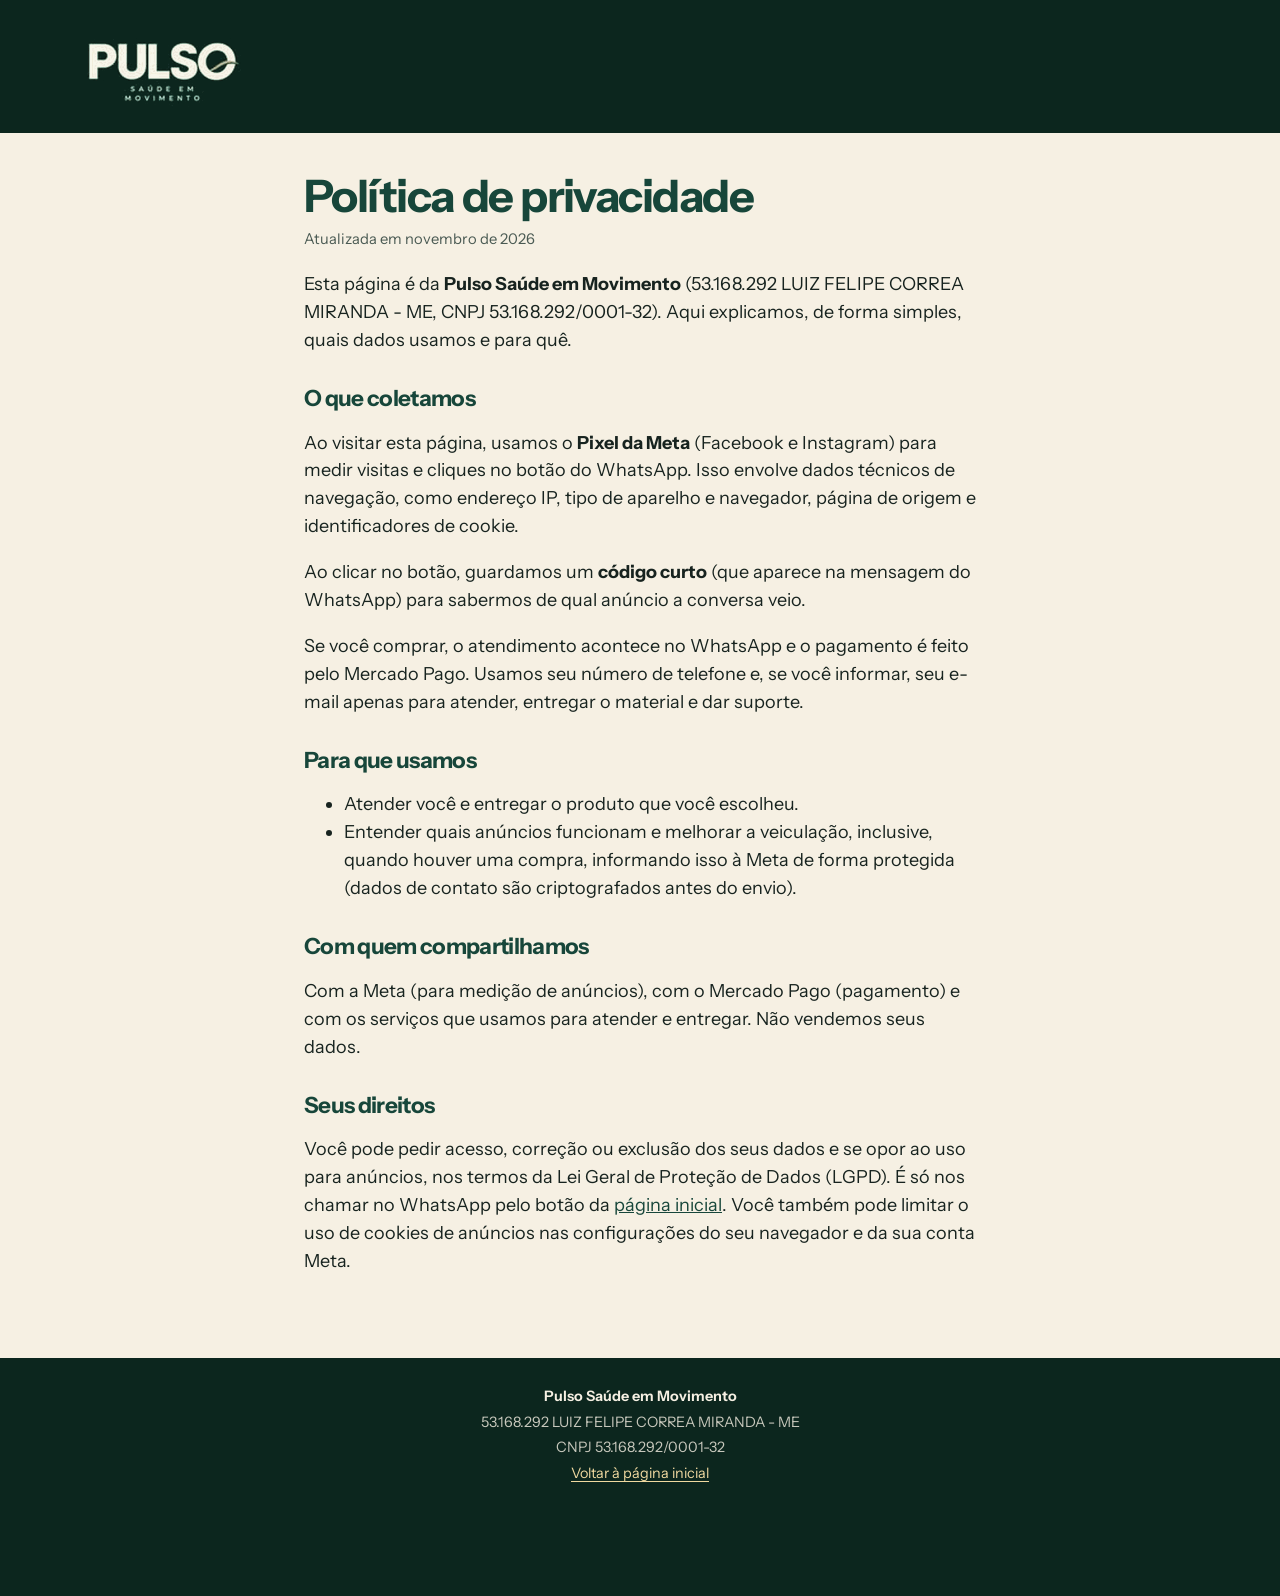
==== commit c7aa1794: "PV: tela 'Abrindo o seu WhatsApp' depois do clique (com plano B) e logo mais leve Co-Authored-By: Cl" ====
--- a/privacidade.html
+++ b/privacidade.html
@@ -13,7 +13,7 @@
 <body>
 <header class="topo topo--solido">
   <a class="marca" href="/" aria-label="Pulso, Saúde em Movimento">
-    <img class="marca__logo" src="/img/logo.png" width="540" height="262" alt="Pulso, Saúde em Movimento">
+    <img class="marca__logo" src="/img/logo.png" width="300" height="145" alt="Pulso, Saúde em Movimento">
   </a>
 </header>
 
--- a/styles.css
+++ b/styles.css
@@ -2,11 +2,6 @@
    Direção: poucas coisas, grandes e fáceis de ler. Fundo verde profundo com a capa do guia como protagonista,
    botão dourado de alto contraste e uma apresentação curta em creme. */
 
-@font-face {
-  font-family: "Bodoni Moda";
-  src: url("/fonts/bodoni-moda-latin-opsz-normal.woff2") format("woff2");
-  font-weight: 400 900; font-style: normal; font-display: swap;
-}
 @font-face {
   font-family: "Instrument Sans";
   src: url("/fonts/instrument-sans-latin-wght-normal.woff2") format("woff2");
@@ -22,7 +17,6 @@
   --ouro: #d4ae66;
   --ouro-claro: #f0d9a0;
   --tinta: #17231f;
-  --serif: "Bodoni Moda", "Didot", "Bodoni 72", Georgia, serif;
   --sans: "Instrument Sans", system-ui, -apple-system, "Segoe UI", Roboto, sans-serif;
 }
 
@@ -32,8 +26,8 @@
 img { max-width: 100%; height: auto; display: block; }
 a { color: inherit; }
 
-/* Títulos: Bodoni com traço firme (contraste menor) para ler bem no celular */
-h1, h2, .lead { font-family: var(--serif); font-optical-sizing: none; font-variation-settings: "opsz" 14; }
+/* Títulos em sans de traço firme, a mesma família do texto: leitura limpa no celular */
+h1, h2, .lead { font-family: var(--sans); }
 
 /* ---------- marca ---------- */
 .topo { padding: max(20px, env(safe-area-inset-top)) 24px 0; display: flex; justify-content: center; }
@@ -47,30 +41,107 @@
     radial-gradient(70% 38% at 50% 50%, rgba(212,174,102,.22), transparent 70%),
     radial-gradient(120% 60% at 50% 55%, var(--verde-vivo) 0%, var(--verde) 45%, var(--noite) 100%);
 }
-.hero__miolo { max-width: 1120px; margin: 0 auto; padding: 28px 24px 48px; display: flex; flex-direction: column; align-items: center; }
-
-h1 { margin: 0; font-weight: 700; font-size: clamp(2.9rem, 14vw, 5.6rem); line-height: .98; letter-spacing: -.02em; color: #fff; text-wrap: balance; }
-.lead { margin: 14px 0 0; font-weight: 600; font-size: clamp(1.35rem, 6vw, 1.8rem); line-height: 1.2; color: var(--ouro-claro); }
-
-.capa { margin: 30px 0 0; width: min(60vw, 240px); position: relative; }
-.capa img { width: 100%; border-radius: 6px; box-shadow: 0 30px 50px -16px rgba(0,0,0,.65), 0 0 0 1px rgba(240,217,160,.35), 0 0 60px rgba(212,174,102,.25); }
-
-.cta { width: 100%; max-width: 440px; margin-top: 34px; }
+.hero__miolo { max-width: 1120px; margin: 0 auto; padding: max(26px, env(safe-area-inset-top)) 24px 44px; display: flex; flex-direction: column; align-items: center; }
+
+h1 { margin: 0; font-weight: 700; font-size: clamp(2.7rem, 13vw, 5.2rem); line-height: 1.02; letter-spacing: -.035em; color: #fff; text-wrap: balance; }
+.lead { margin: 12px 0 0; font-weight: 500; font-size: clamp(1.2rem, 5.2vw, 1.55rem); line-height: 1.3; letter-spacing: -.005em; color: var(--ouro-claro); }
+
+/* A capa se ajusta à altura visível da tela (svh = com a barra do navegador), para o botão caber na primeira dobra */
+.capa { margin: 20px 0 0; height: clamp(190px, calc(100svh - 358px), 350px); aspect-ratio: 536 / 762; position: relative; }
+.capa img { width: 100%; height: 100%; object-fit: cover; border-radius: 6px; box-shadow: 0 30px 50px -16px rgba(0,0,0,.65), 0 0 0 1px rgba(240,217,160,.35), 0 0 60px rgba(212,174,102,.25); }
+
+.cta { width: 100%; max-width: 440px; margin-top: 24px; }
 .btn {
   display: flex; align-items: center; justify-content: center; gap: 9px; width: 100%; min-height: 64px; padding: 16px 14px; white-space: nowrap;
   background: linear-gradient(180deg, #f0d296, var(--ouro)); color: var(--noite); text-decoration: none;
   font-weight: 700; font-size: clamp(1rem, 4.7vw, 1.2rem); letter-spacing: 0; border-radius: 14px;
   box-shadow: 0 16px 34px -10px rgba(212,174,102,.6), inset 0 1px 0 rgba(255,255,255,.55);
   transition: transform .15s ease, box-shadow .15s ease; -webkit-tap-highlight-color: transparent;
-  animation: brilho 3.6s ease-in-out 1.5s infinite;
-}
-.btn:hover { transform: translateY(-1px); }
+  position: relative; overflow: hidden; isolation: isolate;
+  animation: brilho 3.6s ease-in-out 1.5s infinite, balanca 4.4s ease-in-out 1.8s infinite;
+}
+.btn::after {
+  content: ""; position: absolute; top: 0; bottom: 0; left: 0; width: 38%; z-index: -1; pointer-events: none;
+  background: linear-gradient(100deg, transparent, rgba(255,255,255,.65), transparent);
+  transform: translateX(-130%) skewX(-18deg);
+  animation: varredura 4.4s ease-in-out 1.8s infinite;
+}
+.btn svg { animation: toca 4.4s ease-in-out 1.8s infinite; transform-origin: 50% 60%; }
+.btn:hover { transform: translateY(-1px); animation-play-state: paused; }
 .btn:active { transform: translateY(1px); }
 .btn:focus-visible { outline: 3px solid #fff; outline-offset: 3px; }
 .btn svg { flex: none; }
-.redireciona { margin: 16px 0 0; font-size: 1.05rem; line-height: 1.4; color: var(--creme); }
-.preco { margin: 8px 0 0; font-size: .95rem; color: rgba(246,240,227,.72); }
+.redireciona { margin: 14px 0 0; font-size: 1.02rem; line-height: 1.4; color: rgba(246,240,227,.9); }
+.redireciona strong { display: block; color: #fff; font-weight: 700; font-size: 1.08rem; }
+.redireciona span { display: block; }
+.preco { margin: 6px 0 0; font-size: .95rem; color: rgba(246,240,227,.72); }
 .preco strong { color: #fff; font-weight: 700; }
+
+@media (max-height: 700px) and (max-width: 899px) {
+  h1 { font-size: clamp(2.3rem, 11.4vw, 3.4rem); }
+  .btn { min-height: 58px; padding: 12px 14px; }
+}
+
+/* Chamada de atenção: a cada ~4 s o botão balança de leve, o ícone do WhatsApp "toca" e passa um brilho. Pausa entre os ciclos. */
+@keyframes balanca {
+  0%, 58%, 100% { transform: translateX(0) rotate(0) scale(1); }
+  61% { transform: translateX(-4px) rotate(-1.2deg) scale(1.025); }
+  64% { transform: translateX(4px) rotate(1.2deg) scale(1.025); }
+  67% { transform: translateX(-3px) rotate(-.9deg) scale(1.02); }
+  70% { transform: translateX(3px) rotate(.9deg) scale(1.02); }
+  73% { transform: translateX(-1.5px) rotate(-.4deg) scale(1.01); }
+  76% { transform: translateX(0) rotate(0) scale(1); }
+}
+@keyframes toca {
+  0%, 58%, 100% { transform: rotate(0) scale(1); }
+  61% { transform: rotate(-16deg) scale(1.15); }
+  65% { transform: rotate(14deg) scale(1.15); }
+  69% { transform: rotate(-10deg) scale(1.1); }
+  73% { transform: rotate(6deg) scale(1.05); }
+  77% { transform: rotate(0) scale(1); }
+}
+@keyframes varredura {
+  0%, 56% { transform: translateX(-130%) skewX(-18deg); }
+  78%, 100% { transform: translateX(380%) skewX(-18deg); }
+}
+
+/* ---------- botão flutuante (aparece quando o botão principal sai da tela) ---------- */
+.flutuante {
+  position: fixed; left: 0; right: 0; bottom: 0; z-index: 20;
+  padding: 10px 16px max(12px, env(safe-area-inset-bottom));
+  background: var(--noite); box-shadow: 0 -12px 28px rgba(0,0,0,.28);
+  transform: translateY(110%); visibility: hidden; transition: transform .3s ease, visibility 0s linear .3s;
+}
+.flutuante.is-on { transform: translateY(0); visibility: visible; transition: transform .3s ease, visibility 0s; }
+.flutuante .btn { max-width: 440px; margin: 0 auto; min-height: 56px; padding: 12px 14px; }
+
+/* ---------- tela de transição depois do clique ---------- */
+.abrindo {
+  position: fixed; inset: 0; z-index: 40; display: flex; align-items: center; justify-content: center; text-align: center;
+  padding: 24px; background: radial-gradient(120% 80% at 50% 0%, var(--verde-vivo), var(--noite) 70%);
+  opacity: 0; transition: opacity .2s ease;
+}
+.abrindo[hidden] { display: none; }
+.abrindo.is-on { opacity: 1; }
+.abrindo__caixa { width: 100%; max-width: 360px; display: flex; flex-direction: column; align-items: center; }
+.abrindo__logo { width: 150px; height: auto; margin-bottom: 26px; }
+.abrindo__giro {
+  width: 46px; height: 46px; border-radius: 50%; border: 4px solid rgba(240,217,160,.25); border-top-color: var(--ouro-claro);
+  animation: giro .9s linear infinite;
+}
+.abrindo__titulo { margin: 22px 0 0; font-size: 1.45rem; font-weight: 700; line-height: 1.2; color: #fff; letter-spacing: -.01em; }
+.abrindo__texto { margin: 8px 0 0; font-size: 1.05rem; line-height: 1.4; color: var(--ouro-claro); }
+.abrindo__plano { margin-top: 30px; color: rgba(246,240,227,.85); font-size: .98rem; }
+.abrindo__plano p { margin: 0 0 10px; }
+.abrindo__link {
+  display: flex; align-items: center; justify-content: center; min-height: 54px; padding: 12px 18px; border-radius: 14px;
+  background: linear-gradient(180deg, var(--ouro-claro), var(--ouro)); color: var(--noite); font-weight: 700; text-decoration: none;
+}
+.abrindo__voltar {
+  margin-top: 8px; min-height: 44px; padding: 10px 14px; background: none; border: 0; color: rgba(246,240,227,.75);
+  font: inherit; font-size: .95rem; text-decoration: underline; text-underline-offset: 3px; cursor: pointer;
+}
+@keyframes giro { to { transform: rotate(360deg); } }
 
 @keyframes brilho {
   0%, 100% { box-shadow: 0 16px 34px -10px rgba(212,174,102,.6), inset 0 1px 0 rgba(255,255,255,.55), 0 0 0 0 rgba(240,210,150,0); }
@@ -80,7 +151,7 @@
 /* ---------- quem somos ---------- */
 .quem { background: var(--creme); text-align: center; }
 .quem__miolo { max-width: 720px; margin: 0 auto; padding: 56px 24px 64px; }
-h2 { margin: 0 0 28px; font-weight: 700; font-size: clamp(2.1rem, 9vw, 3rem); line-height: 1; letter-spacing: -.015em; color: var(--verde); }
+h2 { margin: 0 0 28px; font-weight: 700; font-size: clamp(2.1rem, 9vw, 3rem); line-height: 1; letter-spacing: -.03em; color: var(--verde); }
 .pessoas { display: grid; grid-template-columns: 1fr 1fr; gap: 16px; max-width: 460px; margin: 0 auto 30px; }
 .pessoa { margin: 0; }
 .pessoa img { width: 100%; aspect-ratio: 4 / 5; object-fit: cover; border-radius: 10px; background: var(--creme-2); box-shadow: 0 18px 32px -20px rgba(12,38,30,.6); }
@@ -91,10 +162,13 @@
 .quem__texto strong { font-weight: 700; }
 
 /* ---------- rodapé ---------- */
-.rodape { background: var(--noite); color: rgba(246,240,227,.8); text-align: center; padding: 28px 20px max(32px, env(safe-area-inset-bottom)); font-size: .9rem; line-height: 1.5; }
+.rodape { background: var(--noite); color: rgba(246,240,227,.8); text-align: center; padding: 28px 20px calc(max(32px, env(safe-area-inset-bottom)) + 76px); font-size: .9rem; line-height: 1.5; }
 .rodape p { margin: 0 0 4px; }
 .rodape strong { color: var(--creme); font-weight: 650; }
 .rodape a { color: var(--ouro-claro); text-underline-offset: 3px; }
+.rodape__ig { display: inline-flex; align-items: center; gap: 8px; min-height: 44px; text-decoration: none; color: var(--creme); font-weight: 500; }
+.rodape__ig:hover span, .rodape__ig:focus-visible span { text-decoration: underline; text-underline-offset: 3px; }
+.rodape__ig svg { color: var(--ouro-claro); flex: none; }
 
 /* ---------- telas maiores ---------- */
 @media (min-width: 900px) {
@@ -105,9 +179,10 @@
     column-gap: 72px; align-items: center; align-content: center; justify-items: start;
   }
   .hero__texto { grid-area: texto; align-self: end; }
-  h1 { font-size: clamp(4.4rem, 7vw, 6.6rem); }
-  .lead { font-size: 2rem; }
-  .capa { grid-area: capa; justify-self: center; margin: 0; width: min(100%, 330px); }
+  h1 { font-size: clamp(4rem, 6.4vw, 6rem); }
+  .lead { font-size: 1.7rem; }
+  .capa { grid-area: capa; justify-self: center; margin: 0; width: min(100%, 330px); height: auto; }
+  .capa img { height: auto; }
   .cta { grid-area: cta; align-self: start; margin-top: 40px; }
   .quem__miolo { padding: 96px 40px 104px; }
   .pessoas { gap: 24px; max-width: 540px; }
@@ -115,7 +190,9 @@
 }
 
 @media (prefers-reduced-motion: reduce) {
-  .btn { animation: none; transition: none; }
+  .btn, .btn svg, .btn::after { animation: none; transition: none; }
+  .flutuante, .abrindo { transition: none; }
+  .abrindo__giro { animation: none; border-top-color: var(--ouro-claro); border-right-color: var(--ouro-claro); }
 }
 
 /* ---------- política de privacidade ---------- */
